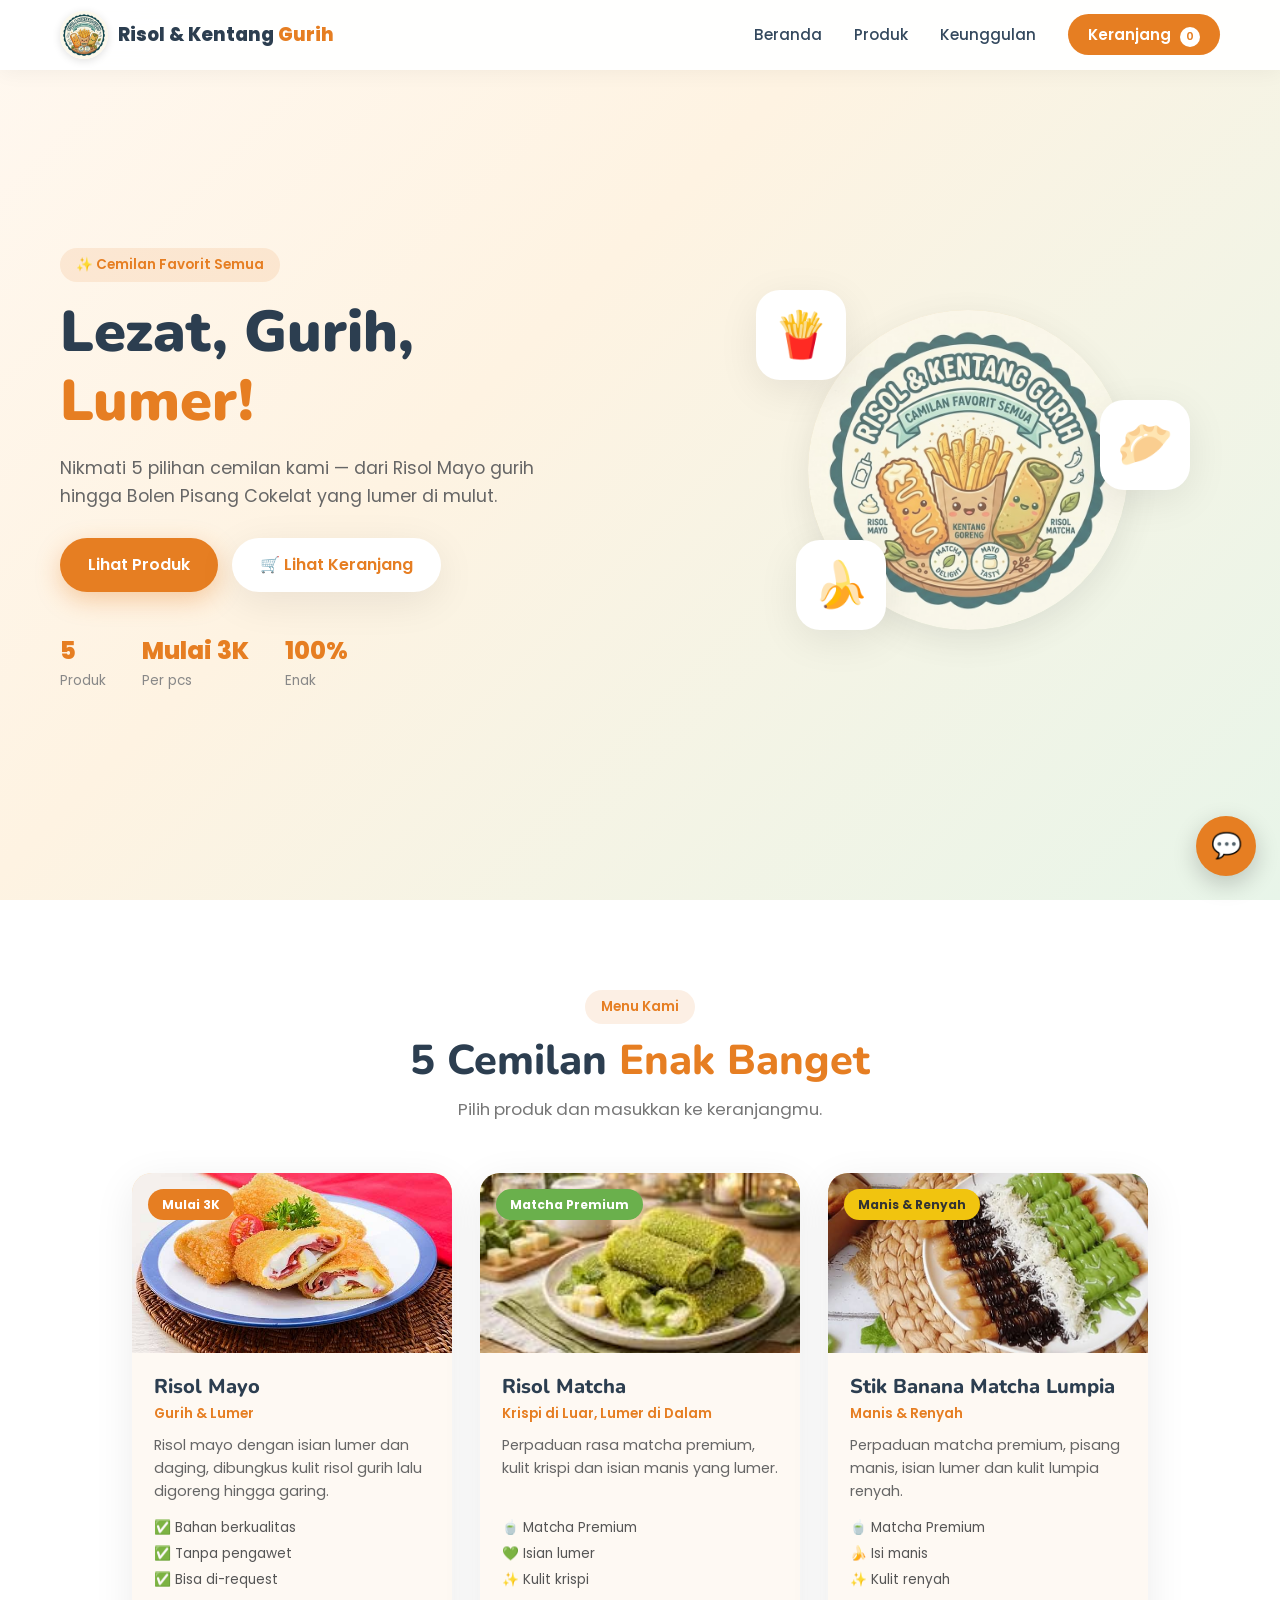
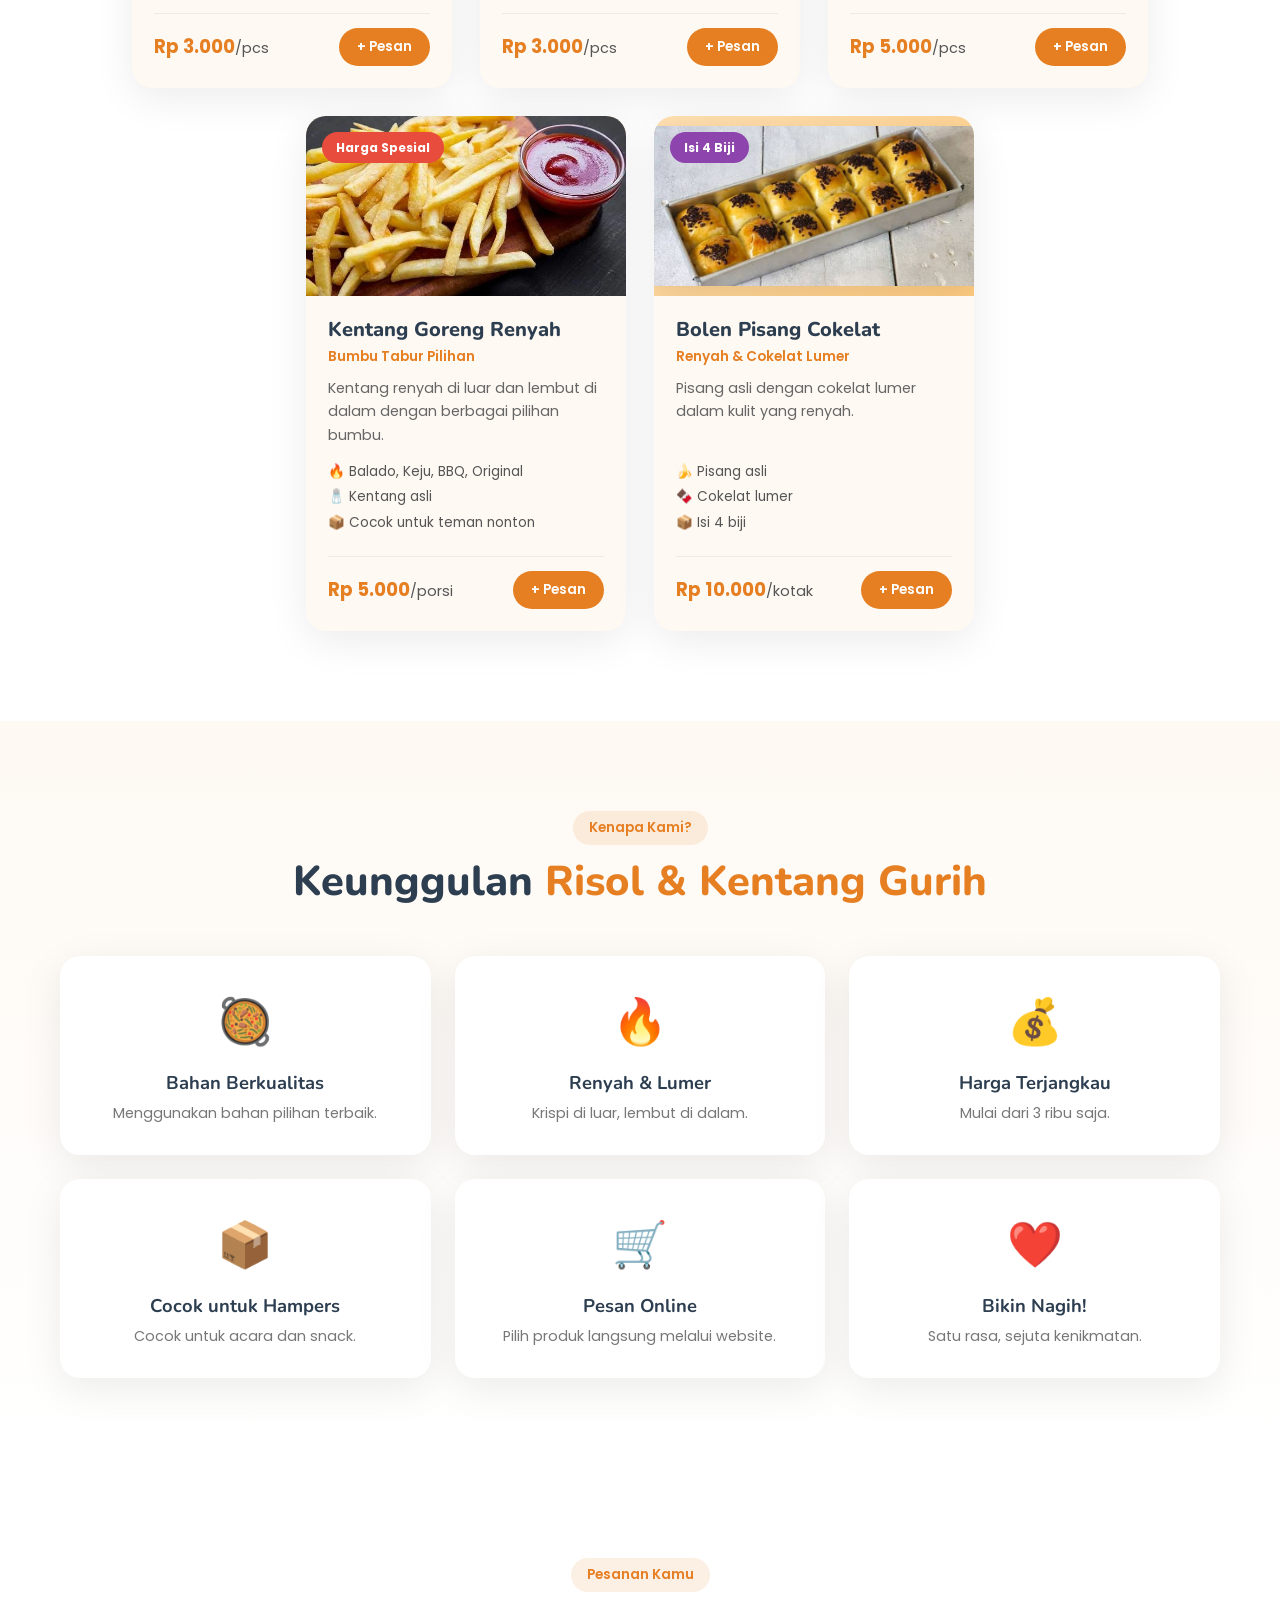
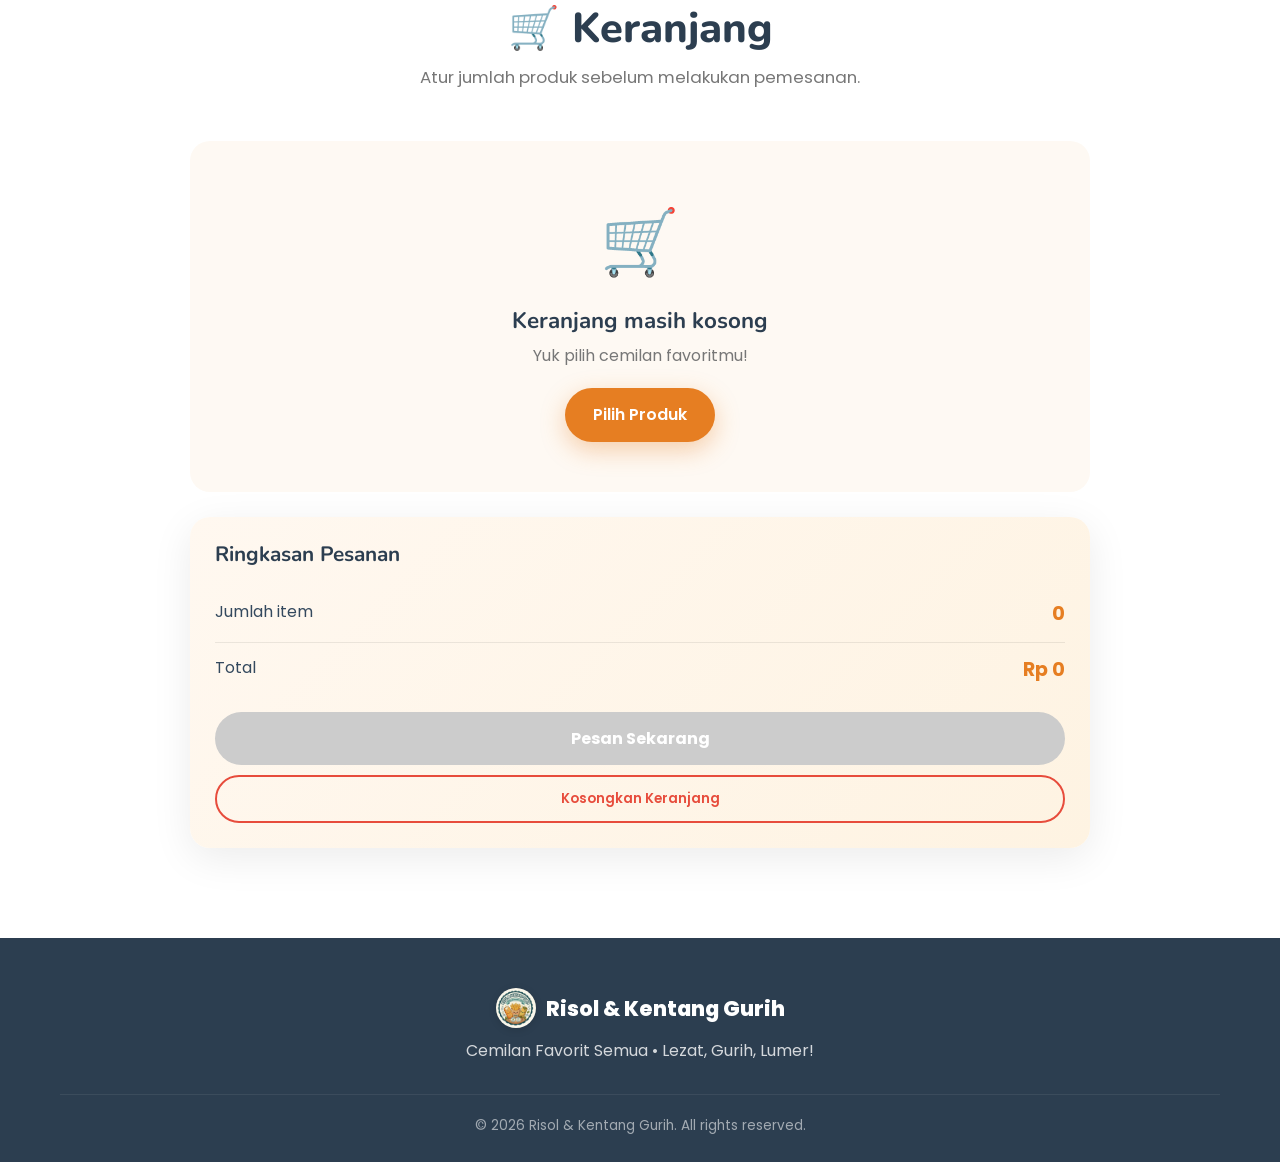
==== risol_kentang_gurih/index.html @ 2556f155 "Add files via upload" ====
<!DOCTYPE html>
<html lang="id">
<head>
    <meta charset="UTF-8">
    <meta name="viewport" content="width=device-width, initial-scale=1.0">

    <title>Risol & Kentang Gurih | Cemilan Favorit Semua</title>

    <meta name="description"
        content="Risol Mayo, Risol Matcha, Stik Banana Matcha Lumpia, Kentang Goreng Bumbu Tabur, dan Bolen Pisang Cokelat.">

    <link rel="preconnect" href="https://fonts.googleapis.com">
    <link rel="preconnect" href="https://fonts.gstatic.com" crossorigin>

    <link href="https://fonts.googleapis.com/css2?family=Poppins:wght@400;500;600;700;800&family=Nunito:wght@700;800;900&display=swap"
        rel="stylesheet">

    <link rel="stylesheet" href="styles.css">
</head>

<body>

<!-- ================= NAVBAR ================= -->

<nav class="navbar" id="navbar">

    <div class="container nav-container">

        <a href="#home" class="logo">

            <img src="logo.jpeg"
                 alt="Logo Risol & Kentang Gurih"
                 class="logo-img">

            <span class="logo-text">
                Risol & Kentang <span>Gurih</span>
            </span>

        </a>

        <button class="nav-toggle" id="navToggle" aria-label="Menu">
            <span></span>
            <span></span>
            <span></span>
        </button>

        <ul class="nav-menu" id="navMenu">

            <li>
                <a href="#home">Beranda</a>
            </li>

            <li>
                <a href="#produk">Produk</a>
            </li>

            <li>
                <a href="#keunggulan">Keunggulan</a>
            </li>

            <li>
                <a href="#keranjang" class="btn-nav">
                    Keranjang
                    <span id="cartCount">0</span>
                </a>
            </li>

        </ul>

    </div>

</nav>


<!-- ================= HERO ================= -->

<header class="hero" id="home">

    <div class="hero-bg"></div>

    <div class="container hero-content">

        <div class="hero-text">

            <p class="hero-badge">
                ✨ Cemilan Favorit Semua
            </p>

            <h1>
                Lezat, Gurih,
                <br>
                <span class="highlight">Lumer!</span>
            </h1>

            <p class="hero-desc">
                Nikmati 5 pilihan cemilan kami — dari Risol Mayo gurih
                hingga Bolen Pisang Cokelat yang lumer di mulut.
            </p>

            <div class="hero-cta">

                <a href="#produk" class="btn btn-primary">
                    Lihat Produk
                </a>

                <a href="#keranjang" class="btn btn-cart">
                    🛒 Lihat Keranjang
                </a>

            </div>

            <div class="hero-stats">

                <div class="stat">
                    <strong>5</strong>
                    <span>Produk</span>
                </div>

                <div class="stat">
                    <strong>Mulai 3K</strong>
                    <span>Per pcs</span>
                </div>

                <div class="stat">
                    <strong>100%</strong>
                    <span>Enak</span>
                </div>

            </div>

        </div>


        <div class="hero-visual">
  <div class="hero-circle">
    <img src="logo.jpeg" alt="Logo Risol & Kentang Gurih" class="hero-logo">
  </div>

  <div class="floating-card card-1">🍟</div>
  <div class="floating-card card-2">🥟</div>
  <div class="floating-card card-3">🍌</div>
</div>

    </div>

</header>


<!-- ================= PRODUK ================= -->

<section class="produk" id="produk">

    <div class="container">

        <div class="section-header">

            <p class="section-badge">
                Menu Kami
            </p>

            <h2>
                5 Cemilan
                <span class="highlight">
                    Enak Banget
                </span>
            </h2>

            <p class="section-desc">
                Pilih produk dan masukkan ke keranjangmu.
            </p>

        </div>


        <div class="produk-grid">


            <!-- RISOL MAYO -->

            <article class="produk-card">

                <div class="produk-badge harga">
                    Mulai 3K
                </div>

              <div class="produk-img risol-mayo">
    <img src="risol-mayo.png" alt="Risol Mayo" class="gambar-produk">
</div>

                <div class="produk-body">

                    <h3>
                        Risol Mayo
                    </h3>

                    <p class="produk-tag">
                        Gurih & Lumer
                    </p>

                    <p class="produk-desc">
                        Risol mayo dengan isian lumer dan daging,
                        dibungkus kulit risol gurih lalu digoreng
                        hingga garing.
                    </p>

                    <ul class="produk-fitur">

                        <li>
                            ✅ Bahan berkualitas
                        </li>

                        <li>
                            ✅ Tanpa pengawet
                        </li>

                        <li>
                            ✅ Bisa di-request
                        </li>

                    </ul>

                    <div class="produk-footer">

                        <span class="harga-tag">
                            <strong>Rp 3.000</strong>/pcs
                        </span>

                        <button
                            class="btn-pesan"
                            onclick="addToCart('Risol Mayo', 3000, '🥟')">

                            + Pesan

                        </button>

                    </div>

                </div>

            </article>



            <!-- RISOL MATCHA -->

            <article class="produk-card">

                <div class="produk-badge matcha">
                    Matcha Premium
                </div>

               <div class="produk-img risol-mayo">
    <img src="risol-matcha.png" alt="Risol Mayo" class="gambar-produk">
</div>

                <div class="produk-body">

                    <h3>
                        Risol Matcha
                    </h3>

                    <p class="produk-tag">
                        Krispi di Luar, Lumer di Dalam
                    </p>

                    <p class="produk-desc">
                        Perpaduan rasa matcha premium,
                        kulit krispi dan isian manis yang lumer.
                    </p>

                    <ul class="produk-fitur">

                        <li>
                            🍵 Matcha Premium
                        </li>

                        <li>
                            💚 Isian lumer
                        </li>

                        <li>
                            ✨ Kulit krispi
                        </li>

                    </ul>

                    <div class="produk-footer">

                        <span class="harga-tag">
                            <strong>Rp 3.000</strong>/pcs
                        </span>

                        <button
                            class="btn-pesan"
                            onclick="addToCart('Risol Matcha', 3000, '🍵')">

                            + Pesan

                        </button>

                    </div>

                </div>

            </article>



            <!-- BANANA MATCHA -->

            <article class="produk-card">

                <div class="produk-badge banana">
                    Manis & Renyah
                </div>

                <div class="produk-img risol-mayo">
    <img src="stik.png" alt="Risol Mayo" class="gambar-produk">
</div>

                <div class="produk-body">

                    <h3>
                        Stik Banana Matcha Lumpia
                    </h3>

                    <p class="produk-tag">
                        Manis & Renyah
                    </p>

                    <p class="produk-desc">
                        Perpaduan matcha premium, pisang manis,
                        isian lumer dan kulit lumpia renyah.
                    </p>

                    <ul class="produk-fitur">

                        <li>
                            🍵 Matcha Premium
                        </li>

                        <li>
                            🍌 Isi manis
                        </li>

                        <li>
                            ✨ Kulit renyah
                        </li>

                    </ul>

                    <div class="produk-footer">

                        <span class="harga-tag">
                            <strong>Rp 5.000</strong>/pcs
                        </span>

                        <button
                            class="btn-pesan"
                            onclick="addToCart('Stik Banana Matcha Lumpia', 5000, '🍌')">

                            + Pesan

                        </button>

                    </div>

                </div>

            </article>



            <!-- KENTANG -->

            <article class="produk-card">

                <div class="produk-badge special">
                    Harga Spesial
                </div>

               <div class="produk-img risol-mayo">
    <img src="kentang.png" alt="Risol Mayo" class="gambar-produk">
</div>

                <div class="produk-body">

                    <h3>
                        Kentang Goreng Renyah
                    </h3>

                    <p class="produk-tag">
                        Bumbu Tabur Pilihan
                    </p>

                    <p class="produk-desc">
                        Kentang renyah di luar dan lembut di dalam
                        dengan berbagai pilihan bumbu.
                    </p>

                    <ul class="produk-fitur">

                        <li>
                            🔥 Balado, Keju, BBQ, Original
                        </li>

                        <li>
                            🧂 Kentang asli
                        </li>

                        <li>
                            📦 Cocok untuk teman nonton
                        </li>

                    </ul>

                    <div class="produk-footer">

                        <span class="harga-tag">
                            <strong>Rp 5.000</strong>/porsi
                        </span>

                        <button
                            class="btn-pesan"
                            onclick="addToCart('Kentang Goreng Renyah', 5000, '🍟')">

                            + Pesan

                        </button>

                    </div>

                </div>

            </article>



            <!-- BOLEN -->

            <article class="produk-card">

                <div class="produk-badge bolen">
                    Isi 4 Biji
                </div>

                 <div class="produk-img risol-mayo">
    <img src="Bolen.png" alt="Risol Mayo" class="gambar-produk">
</div>

                <div class="produk-body">

                    <h3>
                        Bolen Pisang Cokelat
                    </h3>

                    <p class="produk-tag">
                        Renyah & Cokelat Lumer
                    </p>

                    <p class="produk-desc">
                        Pisang asli dengan cokelat lumer
                        dalam kulit yang renyah.
                    </p>

                    <ul class="produk-fitur">

                        <li>
                            🍌 Pisang asli
                        </li>

                        <li>
                            🍫 Cokelat lumer
                        </li>

                        <li>
                            📦 Isi 4 biji
                        </li>

                    </ul>

                    <div class="produk-footer">

                        <span class="harga-tag">
                            <strong>Rp 10.000</strong>/kotak
                        </span>

                        <button
                            class="btn-pesan"
                            onclick="addToCart('Bolen Pisang Cokelat', 10000, '🍫')">

                            + Pesan

                        </button>

                    </div>

                </div>

            </article>


        </div>

    </div>

</section>



<!-- ================= KEUNGGULAN ================= -->

<section class="keunggulan" id="keunggulan">

    <div class="container">

        <div class="section-header">

            <p class="section-badge">
                Kenapa Kami?
            </p>

            <h2>
                Keunggulan
                <span class="highlight">
                    Risol & Kentang Gurih
                </span>
            </h2>

        </div>


        <div class="keunggulan-grid">

            <div class="keunggulan-item">

                <div class="keunggulan-icon">
                    🥘
                </div>

                <h4>
                    Bahan Berkualitas
                </h4>

                <p>
                    Menggunakan bahan pilihan terbaik.
                </p>

            </div>


            <div class="keunggulan-item">

                <div class="keunggulan-icon">
                    🔥
                </div>

                <h4>
                    Renyah & Lumer
                </h4>

                <p>
                    Krispi di luar, lembut di dalam.
                </p>

            </div>


            <div class="keunggulan-item">

                <div class="keunggulan-icon">
                    💰
                </div>

                <h4>
                    Harga Terjangkau
                </h4>

                <p>
                    Mulai dari 3 ribu saja.
                </p>

            </div>


            <div class="keunggulan-item">

                <div class="keunggulan-icon">
                    📦
                </div>

                <h4>
                    Cocok untuk Hampers
                </h4>

                <p>
                    Cocok untuk acara dan snack.
                </p>

            </div>


            <div class="keunggulan-item">

                <div class="keunggulan-icon">
                    🛒
                </div>

                <h4>
                    Pesan Online
                </h4>

                <p>
                    Pilih produk langsung melalui website.
                </p>

            </div>


            <div class="keunggulan-item">

                <div class="keunggulan-icon">
                    ❤️
                </div>

                <h4>
                    Bikin Nagih!
                </h4>

                <p>
                    Satu rasa, sejuta kenikmatan.
                </p>

            </div>

        </div>

    </div>

</section>



<!-- ================= KERANJANG ================= -->

<section class="keranjang" id="keranjang">

    <div class="container">

        <div class="section-header">

            <p class="section-badge">
                Pesanan Kamu
            </p>

            <h2>
                🛒 Keranjang
            </h2>

            <p class="section-desc">
                Atur jumlah produk sebelum melakukan pemesanan.
            </p>

        </div>


        <div class="cart-container">

            <div id="cartItems">

                <div class="empty-cart">

                    <div class="empty-cart-icon">
                        🛒
                    </div>

                    <h3>
                        Keranjang masih kosong
                    </h3>

                    <p>
                        Yuk pilih cemilan favoritmu!
                    </p>

                    <a href="#produk" class="btn btn-primary">
                        Pilih Produk
                    </a>

                </div>

            </div>


            <div class="cart-summary">

                <h3>
                    Ringkasan Pesanan
                </h3>

                <div class="summary-row">

                    <span>
                        Jumlah item
                    </span>

                    <strong id="summaryQuantity">
                        0
                    </strong>

                </div>

                <div class="summary-row">

                    <span>
                        Total
                    </span>

                    <strong id="cartTotal">
                        Rp 0
                    </strong>

                </div>

                <button
                    id="checkoutBtn"
                    class="checkout-btn"
                    disabled>

                    Pesan Sekarang

                </button>

                <button
                    id="clearCartBtn"
                    class="clear-btn">

                    Kosongkan Keranjang

                </button>

            </div>

        </div>

    </div>

</section>



<!-- ================= MODAL PESANAN ================= -->

<div class="modal-overlay" id="orderModal">

    <div class="order-modal">

        <button
            class="modal-close"
            id="modalClose">

            ×

        </button>

        <div class="modal-icon">
            🎉
        </div>

        <h2>
            Pesanan Kamu
        </h2>

        <p class="modal-subtitle">
            Periksa kembali pesanan sebelum selesai.
        </p>

        <div id="orderDetails"></div>

        <div class="modal-total">

            <span>
                Total Pembayaran
            </span>

            <strong id="modalTotal">
                Rp 0
            </strong>

        </div>

        <div class="order-type">

            <h3 class="payment-title">
                Jenis Pesanan
            </h3>

            <div class="payment-options">

                <button type="button" class="payment-option active" id="orderLangsungBtn" data-type="langsung">
                    <span class="payment-icon">🛒</span>
                    Pesan Langsung
                </button>

                <button type="button" class="payment-option" id="orderPreorderBtn" data-type="preorder">
                    <span class="payment-icon">📌</span>
                    Preorder
                </button>

            </div>

            <div class="preorder-fields" id="preorderFields">

                <label for="preorderDate" class="cash-label">
                    Tanggal Pengambilan
                </label>

                <input
                    type="date"
                    id="preorderDate"
                    class="cash-input preorder-date-input">

                <label for="preorderNote" class="cash-label" style="margin-top:12px;">
                    Catatan (opsional)
                </label>

                <input
                    type="text"
                    id="preorderNote"
                    class="cash-input"
                    placeholder="Contoh: Ambil sore hari, tanpa cabe">

            </div>

        </div>

        <div class="payment-method">

            <h3 class="payment-title">
                Metode Pembayaran
            </h3>

            <div class="payment-options">

                <button type="button" class="payment-option active" id="payQrisBtn" data-method="qris">
                    <span class="payment-icon">📱</span>
                    QRIS
                </button>

                <button type="button" class="payment-option" id="payManualBtn" data-method="manual">
                    <span class="payment-icon">💵</span>
                    Tunai Manual
                </button>

            </div>

            <div class="payment-panel active" id="qrisPanel">

                <div class="qris-box">
                    <img id="qrisImage" src="" alt="Kode QRIS Pembayaran" class="qris-img">
                    <p>Scan kode QRIS di atas untuk membayar <strong id="qrisAmount">Rp 0</strong></p>
                </div>

            </div>

            <div class="payment-panel" id="manualPanel">

                <label for="cashInput" class="cash-label">
                    Jumlah Uang Tunai Diterima
                </label>

                <input
                    type="number"
                    id="cashInput"
                    class="cash-input"
                    placeholder="Contoh: 50000"
                    min="0"
                    step="500"
                    inputmode="numeric">

                <div class="cash-summary">

                    <div class="cash-row">
                        <span>Total Belanja</span>
                        <strong id="cashTotalDisplay">Rp 0</strong>
                    </div>

                    <div class="cash-row">
                        <span>Uang Tunai</span>
                        <strong id="cashGivenDisplay">Rp 0</strong>
                    </div>

                    <div class="cash-row change-row">
                        <span>Kembalian</span>
                        <strong id="cashChangeDisplay">Rp 0</strong>
                    </div>

                </div>

                <p class="cash-warning" id="cashWarning">
                    ⚠️ Uang tunai belum cukup untuk membayar total belanja.
                </p>

            </div>

        </div>

        <button
            class="finish-btn"
            id="finishBtn">

            ✓ Selesai

        </button>

    </div>

</div>





<!-- ================= CHATBOT ================= -->
<div class="chatbot" id="chatbot">
    <button class="chatbot-toggle" id="chatbotToggle" aria-label="Buka chatbot">💬</button>

    <div class="chatbot-box" id="chatbotBox">
        <div class="chatbot-header">
            <div>
                <strong>RisolBot 🤖</strong>
                <small>Asisten Risol &amp; Kentang Gurih</small>
            </div>
            <button id="chatbotClose" aria-label="Tutup chatbot">×</button>
        </div>

        <div class="chatbot-messages" id="chatbotMessages">
            <div class="bot-message">
                Selamat datang. Saya <strong>RisolBot</strong>, asisten <strong>Risol &amp; Kentang Gurih</strong>.<br>
                Silakan pilih menu di bawah atau ketik pertanyaan Anda.
            </div>
        </div>

        <div class="chatbot-quick-actions">
            <button data-question="harga">💰 Harga</button>
            <button data-question="riwayat">🧾 Riwayat Pembelian</button>
            <button data-question="pemesanan">🛒 Cara Pemesanan</button>
            <button data-question="preorder">📌 Preorder</button>
            <button data-question="lokasi">📍 Lokasi</button>
            <button data-question="admin">📞 Kontak Admin</button>
        </div>

        <div class="chatbot-input">
            <input type="text" id="chatbotInput" placeholder="Tulis pertanyaan bebas..." autocomplete="off">
            <button id="chatbotSend" aria-label="Kirim">➤</button>
        </div>
    </div>
</div>


<!-- ================= FOOTER ================= -->

<footer class="footer">

    <div class="container">

        <div class="footer-content">

            <div class="footer-brand">

                <img
                    src="logo.jpeg"
                    alt="Logo"
                    class="logo-img footer-logo">

                <span>
                    Risol & Kentang Gurih
                </span>

            </div>

            <p>
                Cemilan Favorit Semua • Lezat, Gurih, Lumer!
            </p>

        </div>


        <div class="footer-bottom">

            <p>
                © 2026 Risol & Kentang Gurih.
                All rights reserved.
            </p>

        </div>

    </div>

</footer>


<script src="script.js"></script>

</body>
</html>
---- risol_kentang_gurih/styles.css ----
/* ================= RESET ================= */

*,
*::before,
*::after {
    margin: 0;
    padding: 0;
    box-sizing: border-box;
}


:root {

    --primary: #e67e22;
    --primary-dark: #d35400;

    --secondary: #27ae60;

    --matcha: #6ab04c;

    --dark: #2c3e50;
    --text: #34495e;

    --light: #fef9f3;
    --white: #ffffff;

    --shadow:
        0 10px 40px rgba(0, 0, 0, 0.08);

    --shadow-hover:
        0 20px 50px rgba(0, 0, 0, 0.12);

    --radius: 20px;

    --transition:
        all 0.3s ease;
}


html {
    scroll-behavior: smooth;
}


body {

    font-family: 'Poppins', sans-serif;

    color: var(--text);

    background: var(--light);

    line-height: 1.6;

    overflow-x: hidden;
}


.container {

    width: 100%;

    max-width: 1200px;

    margin: auto;

    padding:
        0 20px;
}


h1,
h2,
h3,
h4 {

    font-family: 'Nunito', sans-serif;

    color: var(--dark);

    line-height: 1.2;
}


.highlight {
    color: var(--primary);
}


img {
    max-width: 100%;
    display: block;
}


a {
    text-decoration: none;
    color: inherit;
}


button {
    font-family: inherit;
}



/* ================= NAVBAR ================= */

.navbar {

    position: fixed;

    top: 0;
    left: 0;
    right: 0;

    z-index: 1000;

    background:
        rgba(255, 255, 255, 0.95);

    backdrop-filter:
        blur(12px);

    box-shadow:
        0 2px 20px rgba(0, 0, 0, 0.05);

    transition:
        var(--transition);
}


.navbar.scrolled {

    box-shadow:
        0 4px 30px rgba(0, 0, 0, 0.1);
}


.nav-container {

    display: flex;

    align-items: center;

    justify-content: space-between;

    height: 70px;
}


.logo {

    display: flex;

    align-items: center;

    gap: 10px;

    font-weight: 800;

    font-size: 1.15rem;

    color: var(--dark);
}


.logo-img {

    width: 48px;
    height: 48px;

    border-radius: 50%;

    object-fit: cover;

    box-shadow:
        0 2px 8px rgba(0, 0, 0, 0.12);
}


.logo-text span {
    color: var(--primary);
}


.nav-menu {

    display: flex;

    align-items: center;

    gap: 32px;

    list-style: none;
}


.nav-menu a {

    font-weight: 500;

    font-size: 0.95rem;

    transition:
        var(--transition);
}


.nav-menu a:hover {
    color: var(--primary);
}


.btn-nav {

    background:
        var(--primary);

    color:
        white !important;

    padding:
        10px 20px;

    border-radius:
        50px;

    font-weight:
        600 !important;
}


#cartCount {

    display: inline-flex;

    align-items: center;

    justify-content: center;

    min-width: 20px;
    height: 20px;

    margin-left: 5px;

    padding: 2px 6px;

    background: white;

    color: var(--primary);

    border-radius: 50px;

    font-size: 0.7rem;
}


.nav-toggle {

    display: none;

    flex-direction: column;

    gap: 5px;

    background: none;

    border: none;

    cursor: pointer;
}


.nav-toggle span {

    width: 26px;
    height: 3px;

    background: var(--dark);

    border-radius: 3px;

    transition:
        var(--transition);
}



/* ================= HERO ================= */

.hero {

    position: relative;

    min-height: 100vh;

    display: flex;

    align-items: center;

    padding:
        100px 0 60px;

    overflow: hidden;
}


.hero-bg {

    position: absolute;

    inset: 0;

    background:
        linear-gradient(
            135deg,
            #fff8f0 0%,
            #fef3e2 40%,
            #e8f5e9 100%
        );

    z-index: -1;
}


.hero-content {

    display: grid;

    grid-template-columns:
        1.1fr 0.9fr;

    gap: 40px;

    align-items: center;
}


.hero-badge {

    display: inline-block;

    background:
        rgba(230, 126, 34, 0.12);

    color:
        var(--primary);

    padding:
        6px 16px;

    border-radius:
        50px;

    font-size:
        0.85rem;

    font-weight:
        600;

    margin-bottom:
        16px;
}


.hero h1 {

    font-size:
        clamp(2.4rem, 5vw, 3.6rem);

    font-weight:
        900;

    margin-bottom:
        18px;
}


.hero-desc {

    font-size:
        1.1rem;

    color:
        #666;

    max-width:
        480px;

    margin-bottom:
        28px;
}


.hero-cta {

    display: flex;

    gap: 14px;

    flex-wrap: wrap;

    margin-bottom: 40px;
}


.btn {

    display: inline-flex;

    align-items: center;

    justify-content: center;

    gap: 10px;

    padding:
        14px 28px;

    border-radius:
        50px;

    font-weight:
        600;

    font-size:
        1rem;

    transition:
        var(--transition);

    cursor:
        pointer;

    border:
        none;
}


.btn-primary {

    background:
        var(--primary);

    color:
        white;

    box-shadow:
        0 8px 25px
        rgba(230, 126, 34, 0.35);
}


.btn-primary:hover {

    background:
        var(--primary-dark);

    transform:
        translateY(-3px);
}


.btn-cart {

    background:
        white;

    color:
        var(--primary);

    box-shadow:
        var(--shadow);
}


.btn-cart:hover {

    transform:
        translateY(-3px);

    box-shadow:
        var(--shadow-hover);
}


.hero-stats {

    display: flex;

    gap: 36px;
}


.stat {

    display: flex;

    flex-direction: column;
}


.stat strong {

    font-size:
        1.5rem;

    font-weight:
        800;

    color:
        var(--primary);
}


.stat span {

    font-size:
        0.85rem;

    color:
        #888;
}



/* ================= HERO VISUAL ================= */

.hero-visual {

    position: relative;

    height: 420px;

    display: flex;

    align-items: center;

    justify-content: center;
}


.hero-circle {
  width: 320px;
  height: 320px;
  border-radius: 50%;
  background: linear-gradient(145deg, #ffe0b2, #c8e6c9);
  opacity: 0.7;
  position: absolute;
}

.hero-logo {
  position: absolute;
  width: 320px;
  height: 320px;
  object-fit: cover;
  border-radius: 50%;
  z-index: 2;
  filter: drop-shadow(0 10px 18px rgba(0,0,0,0.12));
}

.floating-card {

    position: absolute;

    width: 90px;
    height: 90px;

    background: white;

    border-radius: 24px;

    display: flex;

    align-items: center;

    justify-content: center;

    font-size: 2.8rem;

    box-shadow:
        var(--shadow);

    animation:
        float 3.5s ease-in-out infinite;
}


.card-1 {
    top: 30px;
    left: 40px;
}


.card-2 {
    top: 140px;
    right: 30px;
    animation-delay: 0.8s;
}


.card-3 {
    bottom: 50px;
    left: 80px;
    animation-delay: 1.6s;
}


@keyframes float {

    0%,
    100% {
        transform:
            translateY(0);
    }

    50% {
        transform:
            translateY(-18px);
    }
}



/* ================= SECTION ================= */

.section-header {

    text-align: center;

    margin-bottom: 50px;
}


.section-badge {

    display: inline-block;

    background:
        rgba(230, 126, 34, 0.12);

    color:
        var(--primary);

    padding:
        6px 16px;

    border-radius:
        50px;

    font-size:
        0.85rem;

    font-weight:
        600;

    margin-bottom:
        12px;
}


.section-header h2 {

    font-size:
        clamp(1.8rem, 4vw, 2.6rem);

    font-weight:
        800;

    margin-bottom:
        10px;
}


.section-desc {

    color:
        #777;

    font-size:
        1.05rem;
}



/* ================= PRODUK ================= */

.produk {

    padding:
        90px 0;

    background:
        white;
}


.produk-grid {

    display:
        flex;

    flex-wrap:
        wrap;

    justify-content:
        center;

    gap:
        28px;
}


.produk-card {

    background:
        var(--light);

    border-radius:
        var(--radius);

    overflow:
        hidden;

    box-shadow:
        var(--shadow);

    transition:
        var(--transition);

    position:
        relative;

    display:
        flex;

    flex-direction:
        column;

    flex:
        0 1 320px;

    max-width:
        340px;

    width:
        100%;
}


.produk-card:hover {

    transform:
        translateY(-8px);

    box-shadow:
        var(--shadow-hover);
}


.produk-badge {

    position:
        absolute;

    top:
        16px;

    left:
        16px;

    z-index:
        2;

    padding:
        6px 14px;

    border-radius:
        50px;

    font-size:
        0.75rem;

    font-weight:
        700;

    color:
        white;
}


.produk-badge.harga {
    background:
        var(--primary);
}


.produk-badge.matcha {
    background:
        var(--matcha);
}


.produk-badge.banana {

    background:
        #f1c40f;

    color:
        #333;
}


.produk-badge.special {
    background:
        #e74c3c;
}


.produk-badge.bolen {
    background:
        #8e44ad;
}


.produk-img {
    height: 180px;
    display: flex;
    align-items: center;
    justify-content: center;
    position: relative;
    overflow: hidden;
}


.gambar-produk {
    width: 370px;
    height: 370px;
    object-fit: contain;
    display: block;
    filter: drop-shadow(0 8px 16px rgba(0,0,0,0.1));
    transition: var(--transition);
}

.produk-card:hover .gambar-produk {
    transform: scale(1.20);
}


.risol-mayo {
    background:
        linear-gradient(
            145deg,
            #ffe0b2,
            #ffcc80
        );
}


.risol-matcha {
    background:
        linear-gradient(
            145deg,
            #c8e6c9,
            #a5d6a7
        );
}


.banana-matcha {
    background:
        linear-gradient(
            145deg,
            #fff9c4,
            #c8e6c9
        );
}


.kentang {
    background:
        linear-gradient(
            145deg,
            #ffecb3,
            #ffe082
        );
}


.bolen {
    background:
        linear-gradient(
            145deg,
            #e1bee7,
            #ce93d8
        );
}


.produk-body {

    padding:
        22px;

    flex:
        1;

    display:
        flex;

    flex-direction:
        column;
}


.produk-body h3 {

    font-size:
        1.25rem;

    font-weight:
        800;

    margin-bottom:
        4px;
}


.produk-tag {

    font-size:
        0.85rem;

    color:
        var(--primary);

    font-weight:
        600;

    margin-bottom:
        10px;
}


.produk-desc {

    font-size:
        0.9rem;

    color:
        #666;

    margin-bottom:
        14px;

    flex:
        1;
}


.produk-fitur {

    list-style:
        none;

    margin-bottom:
        18px;
}


.produk-fitur li {

    font-size:
        0.85rem;

    color:
        #555;

    margin-bottom:
        4px;
}


.produk-footer {

    display:
        flex;

    align-items:
        center;

    justify-content:
        space-between;

    gap:
        12px;

    padding-top:
        14px;

    border-top:
        1px solid rgba(0,0,0,0.06);
}


.harga-tag {

    font-size:
        0.9rem;

    color:
        #555;
}


.harga-tag strong {

    color:
        var(--primary);

    font-size:
        1.15rem;
}


.btn-pesan {

    background:
        var(--primary);

    color:
        white;

    padding:
        9px 18px;

    border-radius:
        50px;

    font-size:
        0.85rem;

    font-weight:
        600;

    transition:
        var(--transition);

    border:
        none;

    cursor:
        pointer;
}


.btn-pesan:hover {

    background:
        var(--primary-dark);

    transform:
        scale(1.05);
}



/* ================= KEUNGGULAN ================= */

.keunggulan {

    padding:
        90px 0;

    background:
        linear-gradient(
            180deg,
            #fef9f3 0%,
            #fff 100%
        );
}


.keunggulan-grid {

    display:
        grid;

    grid-template-columns:
        repeat(
            auto-fill,
            minmax(280px, 1fr)
        );

    gap:
        24px;
}


.keunggulan-item {

    background:
        white;

    border-radius:
        var(--radius);

    padding:
        30px 24px;

    text-align:
        center;

    box-shadow:
        var(--shadow);

    transition:
        var(--transition);
}


.keunggulan-item:hover {

    transform:
        translateY(-6px);

    box-shadow:
        var(--shadow-hover);
}


.keunggulan-icon {

    font-size:
        2.8rem;

    margin-bottom:
        14px;
}


.keunggulan-item h4 {

    font-size:
        1.15rem;

    font-weight:
        700;

    margin-bottom:
        8px;
}


.keunggulan-item p {

    font-size:
        0.9rem;

    color:
        #777;
}



/* ================= KERANJANG ================= */

.keranjang {

    padding:
        90px 0;

    background:
        white;
}


.cart-container {

    max-width:
        900px;

    margin:
        auto;
}


#cartItems {

    margin-bottom:
        25px;
}


.empty-cart {

    text-align:
        center;

    padding:
        50px 20px;

    background:
        var(--light);

    border-radius:
        20px;
}


.empty-cart-icon {

    font-size:
        4rem;

    margin-bottom:
        15px;
}


.empty-cart h3 {

    font-size:
        1.4rem;

    margin-bottom:
        8px;
}


.empty-cart p {

    color:
        #777;

    margin-bottom:
        20px;
}


/* CART ITEM */

.cart-item {

    display:
        flex;

    align-items:
        center;

    gap:
        18px;

    padding:
        18px;

    margin-bottom:
        12px;

    background:
        var(--light);

    border-radius:
        16px;

    box-shadow:
        0 5px 20px
        rgba(0,0,0,0.05);
}


.cart-item-icon {

    width:
        65px;

    height:
        65px;

    display:
        flex;

    align-items:
        center;

    justify-content:
        center;

    background:
        white;

    border-radius:
        15px;

    font-size:
        2.2rem;

    flex-shrink:
        0;
}


.cart-item-info {

    flex:
        1;
}


.cart-item-info h4 {

    font-size:
        1rem;

    margin-bottom:
        3px;
}


.cart-item-price {

    color:
        var(--primary);

    font-size:
        0.85rem;

    font-weight:
        600;
}


.quantity-control {

    display:
        flex;

    align-items:
        center;

    gap:
        8px;
}


.quantity-control button {

    width:
        32px;

    height:
        32px;

    border:
        none;

    border-radius:
        50%;

    background:
        var(--primary);

    color:
        white;

    font-size:
        1.1rem;

    cursor:
        pointer;

    transition:
        var(--transition);
}


.quantity-control button:hover {

    background:
        var(--primary-dark);

    transform:
        scale(1.08);
}


.quantity-number {

    min-width:
        25px;

    text-align:
        center;

    font-weight:
        700;
}


.cart-item-total {

    min-width:
        100px;

    text-align:
        right;

    font-weight:
        800;

    color:
        var(--dark);
}


.remove-item {

    border:
        none;

    background:
        transparent;

    color:
        #e74c3c;

    cursor:
        pointer;

    font-size:
        1.2rem;
}


/* SUMMARY */

.cart-summary {

    background:
        linear-gradient(
            135deg,
            #fff8f0,
            #fef3e2
        );

    border-radius:
        20px;

    padding:
        25px;

    box-shadow:
        var(--shadow);
}


.cart-summary h3 {

    margin-bottom:
        20px;

    font-size:
        1.3rem;
}


.summary-row {

    display:
        flex;

    justify-content:
        space-between;

    padding:
        12px 0;

    border-bottom:
        1px solid
        rgba(0,0,0,0.08);
}


.summary-row:last-of-type {

    border-bottom:
        none;

    margin-bottom:
        15px;
}


.summary-row strong {

    color:
        var(--primary);

    font-size:
        1.2rem;
}


.checkout-btn {

    width:
        100%;

    padding:
        14px;

    border:
        none;

    border-radius:
        50px;

    background:
        var(--primary);

    color:
        white;

    font-size:
        1rem;

    font-weight:
        700;

    cursor:
        pointer;

    transition:
        var(--transition);
}


.checkout-btn:hover:not(:disabled) {

    background:
        var(--primary-dark);

    transform:
        translateY(-2px);
}


.checkout-btn:disabled {

    background:
        #ccc;

    cursor:
        not-allowed;
}


.clear-btn {

    width:
        100%;

    margin-top:
        10px;

    padding:
        12px;

    border:
        2px solid #e74c3c;

    border-radius:
        50px;

    background:
        transparent;

    color:
        #e74c3c;

    font-weight:
        600;

    cursor:
        pointer;

    transition:
        var(--transition);
}


.clear-btn:hover {

    background:
        #e74c3c;

    color:
        white;
}



/* ================= MODAL ================= */

.modal-overlay {

    position:
        fixed;

    inset:
        0;

    background:
        rgba(0,0,0,0.55);

    backdrop-filter:
        blur(5px);

    display:
        flex;

    align-items:
        center;

    justify-content:
        center;

    padding:
        20px;

    z-index:
        2000;

    opacity:
        0;

    visibility:
        hidden;

    transition:
        var(--transition);
}


.modal-overlay.active {

    opacity:
        1;

    visibility:
        visible;
}


.order-modal {

    width:
        100%;

    max-width:
        500px;

    max-height:
        90vh;

    overflow-y:
        auto;

    background:
        white;

    border-radius:
        25px;

    padding:
        35px;

    position:
        relative;

    transform:
        translateY(30px);

    transition:
        var(--transition);
}


.modal-overlay.active
.order-modal {

    transform:
        translateY(0);
}


.modal-close {

    position:
        absolute;

    top:
        15px;

    right:
        18px;

    width:
        35px;

    height:
        35px;

    border:
        none;

    background:
        #f3f3f3;

    border-radius:
        50%;

    font-size:
        1.5rem;

    cursor:
        pointer;
}


.modal-icon {

    font-size:
        3rem;

    text-align:
        center;

    margin-bottom:
        10px;
}


.order-modal h2 {

    text-align:
        center;

    margin-bottom:
        5px;
}


.modal-subtitle {

    text-align:
        center;

    color:
        #777;

    font-size:
        0.9rem;

    margin-bottom:
        25px;
}


.order-detail-item {

    display:
        flex;

    align-items:
        center;

    justify-content:
        space-between;

    gap:
        10px;

    padding:
        12px 0;

    border-bottom:
        1px solid #eee;
}


.order-detail-left {

    display:
        flex;

    align-items:
        center;

    gap:
        10px;
}


.order-detail-icon {

    font-size:
        1.6rem;
}


.order-detail-name {

    font-weight:
        600;

    font-size:
        0.9rem;
}


.order-detail-qty {

    color:
        #777;

    font-size:
        0.8rem;
}


.order-detail-price {

    font-weight:
        700;

    color:
        var(--primary);
}


.modal-total {

    display:
        flex;

    align-items:
        center;

    justify-content:
        space-between;

    margin-top:
        20px;

    padding:
        18px;

    border-radius:
        15px;

    background:
        var(--light);
}


.modal-total strong {

    font-size:
        1.4rem;

    color:
        var(--primary);
}


/* ================= METODE PEMBAYARAN ================= */

.payment-method {

    margin-top:
        22px;
}


.payment-title {

    font-size:
        1rem;

    margin-bottom:
        12px;
}


.payment-options {

    display:
        grid;

    grid-template-columns:
        1fr 1fr;

    gap:
        12px;

    margin-bottom:
        16px;
}


.payment-option {

    display:
        flex;

    align-items:
        center;

    justify-content:
        center;

    gap:
        8px;

    padding:
        14px 10px;

    border:
        2px solid #eee;

    background:
        white;

    border-radius:
        14px;

    font-family:
        inherit;

    font-weight:
        600;

    font-size:
        0.92rem;

    color:
        var(--text);

    cursor:
        pointer;

    transition:
        var(--transition);
}


.payment-option .payment-icon {

    font-size:
        1.1rem;
}


.payment-option:hover {

    border-color:
        var(--primary);
}


.payment-option.active {

    border-color:
        var(--primary);

    background:
        var(--light);

    color:
        var(--primary-dark);
}


.payment-panel {

    display:
        none;
}


.payment-panel.active {

    display:
        block;
}


.order-type {
    margin-bottom: 18px;
}


.preorder-fields {
    display: none;
    margin-top: 14px;
    padding: 14px;
    background: var(--light);
    border-radius: 14px;
}


.preorder-fields.active {
    display: block;
}


.preorder-date-input {
    width: 100%;
}


.qris-box {

    text-align:
        center;

    background:
        var(--light);

    border-radius:
        16px;

    padding:
        20px;
}


.qris-img {

    display:
        block;

    margin:
        0 auto;

    width:
        100%;

    max-width:
        280px;

    height:
        auto;

    max-height:
        420px;

    object-fit:
        contain;

    border-radius:
        12px;

    background:
        white;

    padding:
        8px;

    border:
        1px solid #eee;
}


.qris-box p {

    margin-top:
        12px;

    font-size:
        0.88rem;

    color:
        #777;
}


.qris-box p strong {

    color:
        var(--primary-dark);
}


.cash-label {

    display:
        block;

    font-size:
        0.88rem;

    font-weight:
        600;

    margin-bottom:
        8px;

    color:
        var(--text);
}


.cash-input {

    width:
        100%;

    padding:
        13px 15px;

    border:
        2px solid #eee;

    border-radius:
        12px;

    font-family:
        inherit;

    font-size:
        0.95rem;

    margin-bottom:
        14px;

    transition:
        var(--transition);
}


.cash-input:focus {

    outline:
        none;

    border-color:
        var(--primary);
}


.cash-summary {

    background:
        var(--light);

    border-radius:
        14px;

    padding:
        14px 16px;
}


.cash-row {

    display:
        flex;

    align-items:
        center;

    justify-content:
        space-between;

    padding:
        6px 0;

    font-size:
        0.9rem;

    color:
        var(--text);
}


.cash-row strong {

    font-weight:
        700;
}


.change-row {

    border-top:
        1px dashed #ddd;

    margin-top:
        4px;

    padding-top:
        10px;
}


.change-row strong {

    color:
        var(--secondary);

    font-size:
        1.05rem;
}


.change-row.negative strong {

    color:
        #e74c3c;
}


.cash-warning {

    display:
        none;

    margin-top:
        10px;

    color:
        #e74c3c;

    font-size:
        0.85rem;

    font-weight:
        600;

    text-align:
        center;
}


.cash-warning.active {

    display:
        block;
}


@media (max-width: 480px) {

    .payment-options {

        grid-template-columns:
            1fr;
    }

}


.finish-btn {

    width:
        100%;

    margin-top:
        20px;

    padding:
        14px;

    border:
        none;

    border-radius:
        50px;

    background:
        var(--secondary);

    color:
        white;

    font-weight:
        700;

    font-size:
        1rem;

    cursor:
        pointer;

    transition:
        var(--transition);
}


.finish-btn:hover {

    transform:
        translateY(-2px);

    background:
        #219653;
}



/* ================= FOOTER ================= */

.footer {

    background:
        var(--dark);

    color:
        rgba(255,255,255,0.8);

    padding:
        50px 0 25px;

    text-align:
        center;
}


.footer-brand {

    display:
        flex;

    align-items:
        center;

    justify-content:
        center;

    gap:
        10px;

    font-size:
        1.3rem;

    font-weight:
        800;

    color:
        white;

    margin-bottom:
        10px;
}


.footer-logo {

    width:
        40px;

    height:
        40px;
}


.footer-bottom {

    margin-top:
        30px;

    padding-top:
        20px;

    border-top:
        1px solid
        rgba(255,255,255,0.1);

    font-size:
        0.85rem;

    opacity:
        0.7;
}



/* ================= RESPONSIVE ================= */

@media (max-width: 900px) {

    .hero-content {

        grid-template-columns:
            1fr;

        text-align:
            center;
    }


    .hero-desc {

        margin-left:
            auto;

        margin-right:
            auto;
    }


    .hero-cta {

        justify-content:
            center;
    }


    .hero-stats {

        justify-content:
            center;
    }


    .hero-visual {

        height:
            280px;
    }


    .hero-circle {

        width:
            240px;

        height:
            240px;
    }

}


@media (max-width: 768px) {

    .nav-toggle {

        display:
            flex;
    }


    .nav-menu {

        position:
            fixed;

        top:
            70px;

        left:
            0;

        right:
            0;

        background:
            white;

        flex-direction:
            column;

        padding:
            24px;

        gap:
            18px;

        box-shadow:
            0 10px 30px
            rgba(0,0,0,0.1);

        transform:
            translateY(-120%);

        opacity:
            0;

        pointer-events:
            none;

        transition:
            var(--transition);
    }


    .nav-menu.active {

        transform:
            translateY(0);

        opacity:
            1;

        pointer-events:
            all;
    }


    .produk-grid {
        display: flex;
        flex-direction: column;
        align-items: stretch;
    }

    .produk-card {
        max-width: 100%;
        flex: 1 1 auto;
    }


    .keunggulan-grid {

        grid-template-columns:
            1fr;
    }


    .cart-item {

        flex-wrap:
            wrap;
    }


    .cart-item-info {

        min-width:
            180px;
    }


    .cart-item-total {

        margin-left:
            auto;
    }

}


@media (max-width: 480px) {

    .hero h1 {

        font-size:
            2.1rem;
    }


    .hero-stats {

        gap:
            20px;
    }


    .hero-cta .btn {

        width:
            100%;
    }


    .cart-item {

        gap:
            10px;
    }


    .cart-item-icon {

        width:
            50px;

        height:
            50px;

        font-size:
            1.7rem;
    }


    .quantity-control {

        order:
            3;

        width:
            100%;

        justify-content:
            center;

        margin-top:
            5px;
    }


    .cart-item-total {

        min-width:
            auto;
    }


    .order-modal {

        padding:
            25px 20px;
    }

}

/* =====================================================
   CHATBOT
===================================================== */
.chatbot {
    position: fixed;
    right: 24px;
    bottom: 24px;
    z-index: 3000;
}

.chatbot-toggle {
    width: 60px;
    height: 60px;
    border: 0;
    border-radius: 50%;
    background: var(--primary);
    color: #fff;
    font-size: 25px;
    cursor: pointer;
    box-shadow: 0 8px 25px rgba(0,0,0,.2);
    transition: .25s ease;
}

.chatbot-toggle:hover { transform: scale(1.08); }

.chatbot-box {
    position: absolute;
    right: 0;
    bottom: 74px;
    width: 360px;
    height: 540px;
    display: none;
    flex-direction: column;
    overflow: hidden;
    background: #fff;
    border-radius: 20px;
    box-shadow: 0 18px 55px rgba(0,0,0,.2);
    border: 1px solid rgba(0,0,0,.06);
}

.chatbot-box.active { display: flex; }

.chatbot-header {
    display: flex;
    align-items: center;
    justify-content: space-between;
    padding: 16px 18px;
    background: var(--primary);
    color: #fff;
}

.chatbot-header strong { display: block; color: #fff; }
.chatbot-header small { display: block; margin-top: 3px; font-size: 11px; opacity: .9; }

.chatbot-header button {
    border: 0; background: transparent; color: #fff;
    font-size: 27px; cursor: pointer; line-height: 1;
}

.chatbot-messages {
    flex: 1; overflow-y: auto; padding: 16px;
    background: #f8f8f8; display: flex; flex-direction: column; gap: 10px;
}

.bot-message, .user-message {
    max-width: 82%; padding: 10px 13px; font-size: 13px; line-height: 1.5;
    word-wrap: break-word;
}

.bot-message {
    align-self: flex-start; background: #fff; color: #333;
    border-radius: 14px 14px 14px 4px; box-shadow: 0 3px 10px rgba(0,0,0,.05);
}

.user-message {
    align-self: flex-end; background: var(--primary); color: #fff;
    border-radius: 14px 14px 4px 14px;
}

.chatbot-quick-actions {
    display: grid; grid-template-columns: 1fr 1fr; gap: 7px;
    padding: 10px; background: #fff; border-top: 1px solid #eee;
}

.chatbot-quick-actions button {
    border: 1px solid #e5e5e5; background: #fff; color: #333;
    border-radius: 10px; padding: 8px 6px; font: inherit; font-size: 11px;
    cursor: pointer; transition: .2s ease;
}

.chatbot-quick-actions button:hover {
    border-color: var(--primary); color: var(--primary);
}

.chatbot-input {
    display: flex; gap: 8px; padding: 10px; background: #fff; border-top: 1px solid #eee;
}

.chatbot-input input {
    flex: 1; min-width: 0; border: 1px solid #ddd; border-radius: 22px;
    padding: 10px 13px; outline: none; font: inherit; font-size: 12px;
}

.chatbot-input input:focus { border-color: var(--primary); }

.chatbot-input button {
    width: 40px; height: 40px; border: 0; border-radius: 50%;
    background: var(--primary); color: #fff; cursor: pointer;
}

.chatbot-link {
    display: inline-block; margin-top: 7px; padding: 7px 10px;
    border-radius: 8px; background: #25D366; color: #fff !important;
    text-decoration: none; font-weight: 700;
}

@media (max-width: 500px) {
    .chatbot { right: 14px; bottom: 14px; }
    .chatbot-box { width: calc(100vw - 28px); height: 500px; right: -2px; }
}
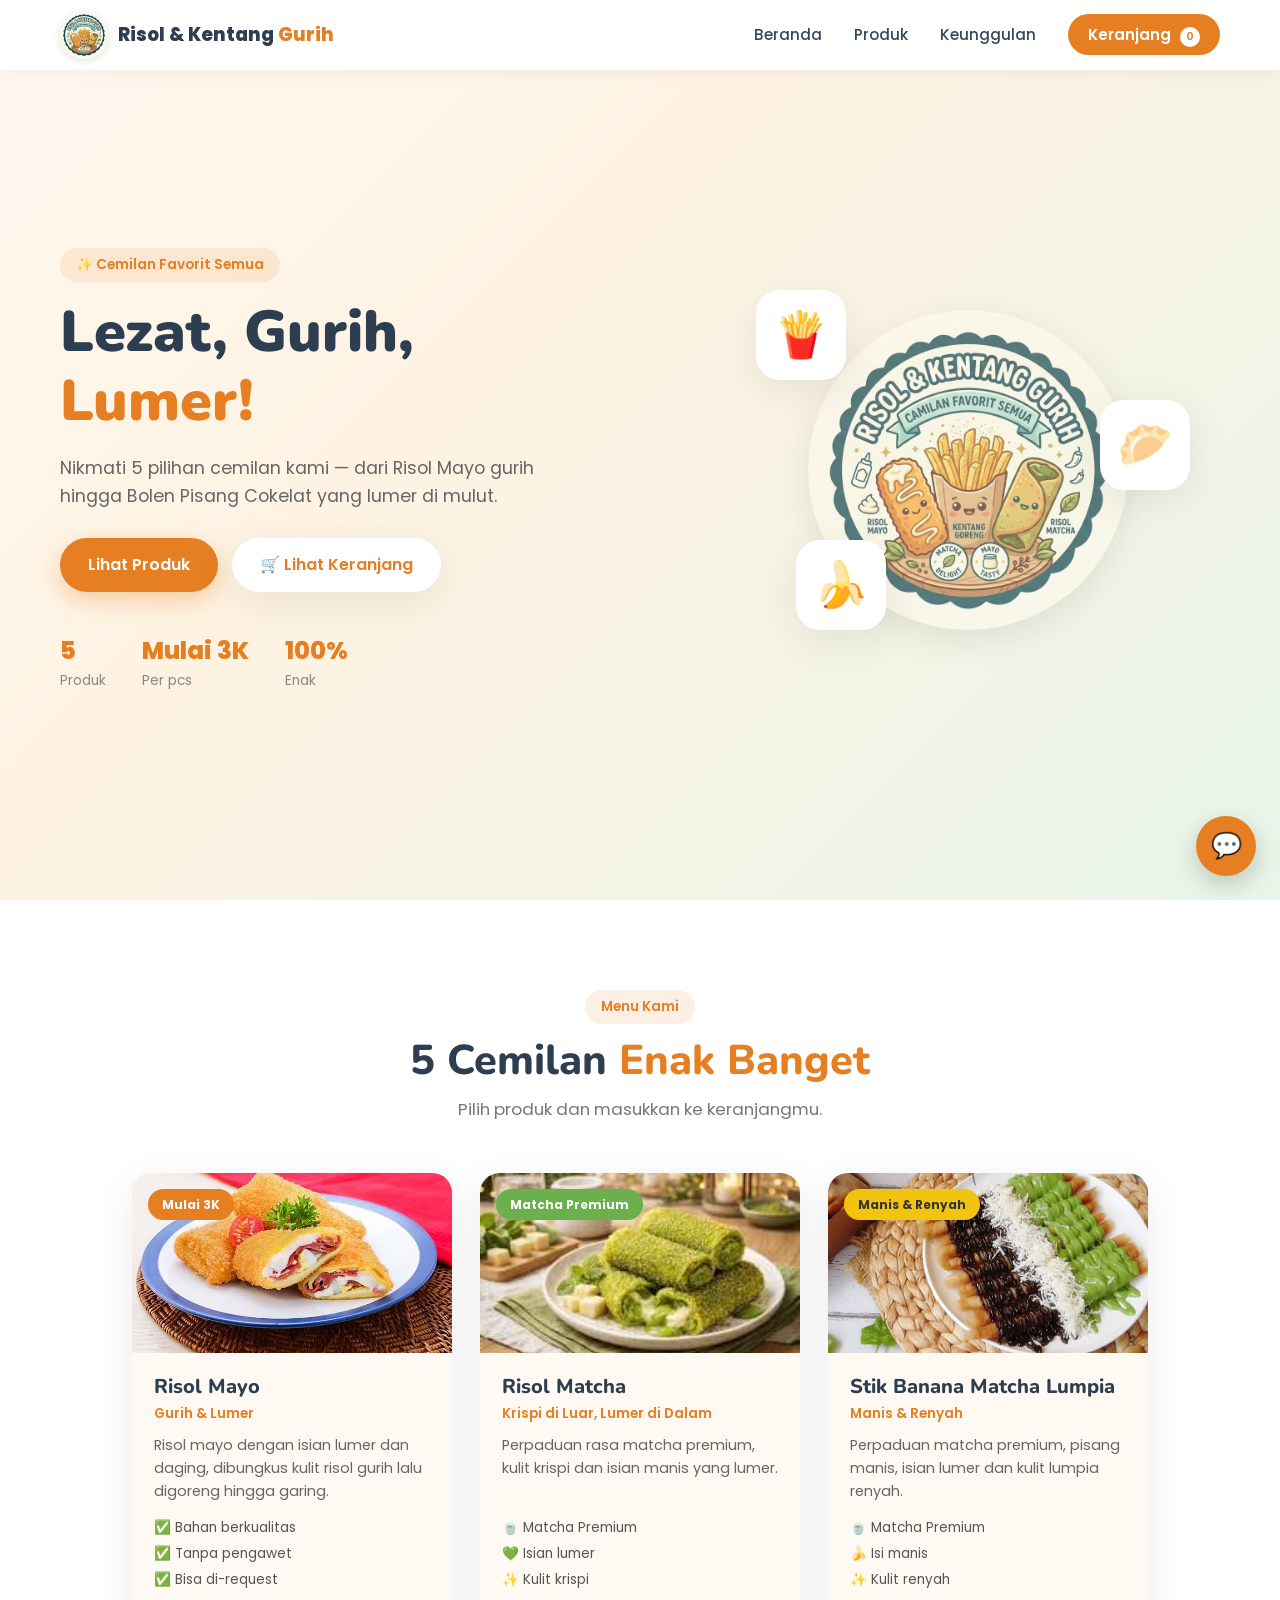
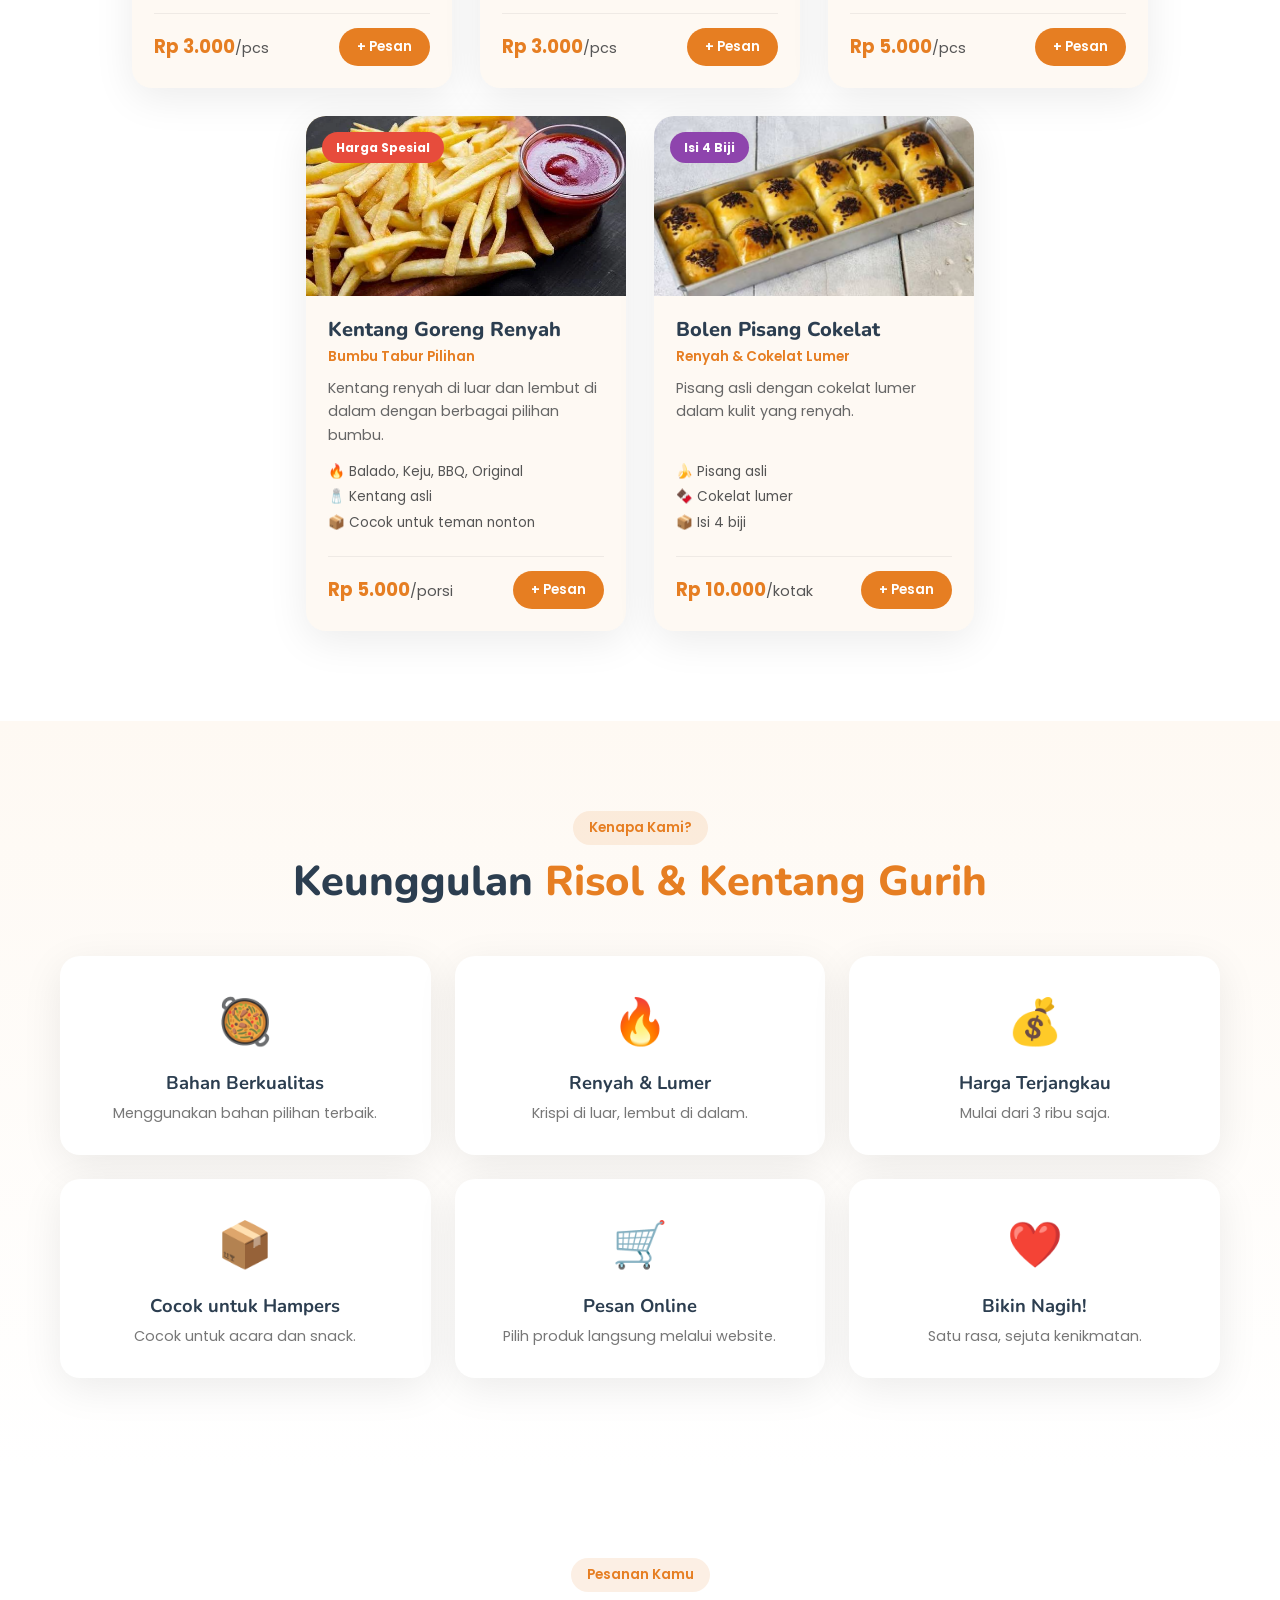
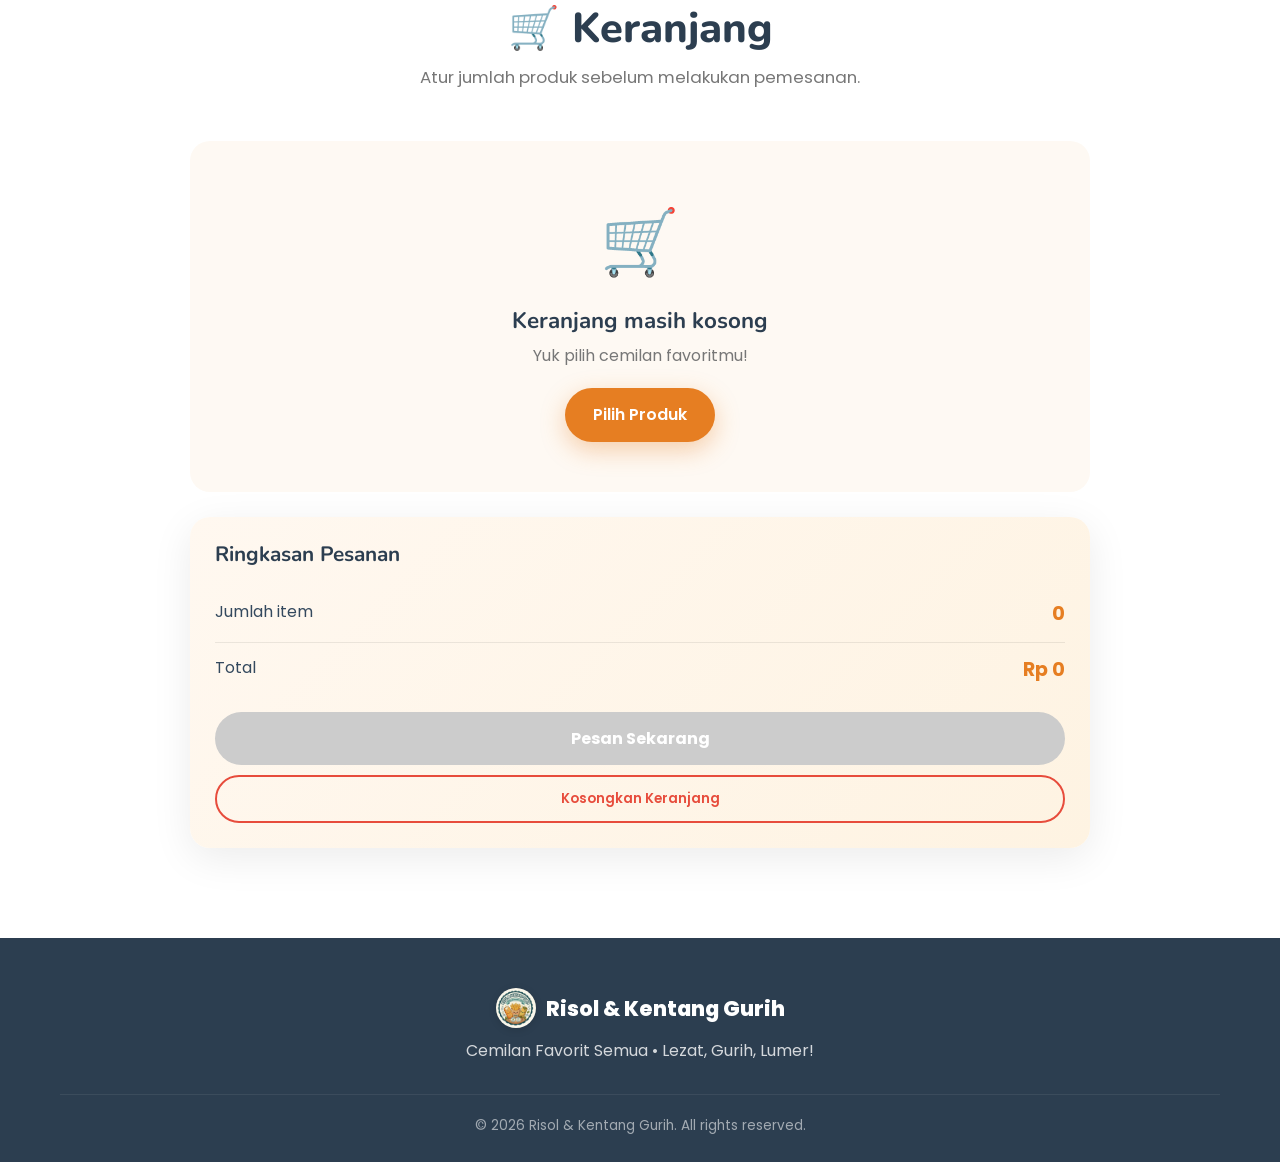
==== commit 9eecf834: "Add files via upload" ====
--- a/risol_kentang_gurih/index.html
+++ b/risol_kentang_gurih/index.html
@@ -249,8 +249,8 @@
                     Matcha Premium
                 </div>
 
-               <div class="produk-img risol-mayo">
-    <img src="risol-matcha.png" alt="Risol Mayo" class="gambar-produk">
+               <div class="produk-img risol-matcha">
+    <img src="risol-matcha.png" alt="Risol Matcha" class="gambar-produk">
 </div>
 
                 <div class="produk-body">
@@ -314,8 +314,8 @@
                     Manis & Renyah
                 </div>
 
-                <div class="produk-img risol-mayo">
-    <img src="stik.png" alt="Risol Mayo" class="gambar-produk">
+                <div class="produk-img banana-matcha">
+    <img src="stik.png" alt="Stik Banana Matcha Lumpia" class="gambar-produk">
 </div>
 
                 <div class="produk-body">
@@ -379,8 +379,8 @@
                     Harga Spesial
                 </div>
 
-               <div class="produk-img risol-mayo">
-    <img src="kentang.png" alt="Risol Mayo" class="gambar-produk">
+               <div class="produk-img kentang">
+    <img src="kentang.png" alt="Kentang Goreng Renyah" class="gambar-produk">
 </div>
 
                 <div class="produk-body">
@@ -444,8 +444,8 @@
                     Isi 4 Biji
                 </div>
 
-                 <div class="produk-img risol-mayo">
-    <img src="Bolen.png" alt="Risol Mayo" class="gambar-produk">
+                 <div class="produk-img bolen">
+    <img src="Bolen.png" alt="Bolen Pisang Cokelat" class="gambar-produk gambar-produk-full">
 </div>
 
                 <div class="produk-body">
--- a/risol_kentang_gurih/styles.css
+++ b/risol_kentang_gurih/styles.css
@@ -163,6 +163,17 @@
     font-size: 1.15rem;
 
     color: var(--dark);
+
+    min-width: 0;
+    max-width: 100%;
+}
+
+
+.logo-text {
+
+    white-space: nowrap;
+    overflow: hidden;
+    text-overflow: ellipsis;
 }
 
 
@@ -170,10 +181,18 @@
 
     width: 48px;
     height: 48px;
+    min-width: 48px;
+    min-height: 48px;
 
     border-radius: 50%;
 
     object-fit: cover;
+    object-position: center;
+    aspect-ratio: 1 / 1;
+    flex-shrink: 0;
+
+    /* Override global img { max-width: 100% } agar tidak gepeng */
+    max-width: none;
 
     box-shadow:
         0 2px 8px rgba(0, 0, 0, 0.12);
@@ -555,7 +574,11 @@
   position: absolute;
   width: 320px;
   height: 320px;
+  max-width: 80vw;
+  max-height: 80vw;
   object-fit: cover;
+  object-position: center;
+  aspect-ratio: 1 / 1;
   border-radius: 50%;
   z-index: 2;
   filter: drop-shadow(0 10px 18px rgba(0,0,0,0.12));
@@ -844,8 +867,22 @@
     transition: var(--transition);
 }
 
+/* Gambar full tanpa sisa background (mis. Bolen) */
+.gambar-produk-full {
+    width: 100%;
+    height: 100%;
+    max-width: none;
+    object-fit: cover;
+    object-position: center;
+    filter: none;
+}
+
 .produk-card:hover .gambar-produk {
     transform: scale(1.20);
+}
+
+.produk-card:hover .gambar-produk-full {
+    transform: scale(1.08);
 }
 
 
@@ -2365,6 +2402,15 @@
 
     height:
         40px;
+
+    min-width: 40px;
+    min-height: 40px;
+    border-radius: 50%;
+    object-fit: cover;
+    object-position: center;
+    aspect-ratio: 1 / 1;
+    max-width: none;
+    flex-shrink: 0;
 }
 
 
@@ -2393,6 +2439,11 @@
 
 @media (max-width: 900px) {
 
+    .hero {
+        min-height: auto;
+        padding: 90px 0 48px;
+    }
+
     .hero-content {
 
         grid-template-columns:
@@ -2437,10 +2488,26 @@
     .hero-circle {
 
         width:
-            240px;
+            220px;
 
         height:
-            240px;
+            220px;
+    }
+
+
+    .hero-logo {
+
+        width:
+            220px;
+
+        height:
+            220px;
+
+        max-width:
+            70vw;
+
+        max-height:
+            70vw;
     }
 
 }
@@ -2556,10 +2623,38 @@
 
 @media (max-width: 480px) {
 
+    .logo {
+        font-size: 0.95rem;
+        gap: 8px;
+    }
+
+    .logo-img {
+        width: 40px;
+        height: 40px;
+        min-width: 40px;
+        min-height: 40px;
+    }
+
     .hero h1 {
 
         font-size:
             2.1rem;
+    }
+
+    .hero-logo {
+        width: 180px;
+        height: 180px;
+        max-width: 65vw;
+        max-height: 65vw;
+    }
+
+    .hero-circle {
+        width: 180px;
+        height: 180px;
+    }
+
+    .hero-visual {
+        height: 220px;
     }
 
 
